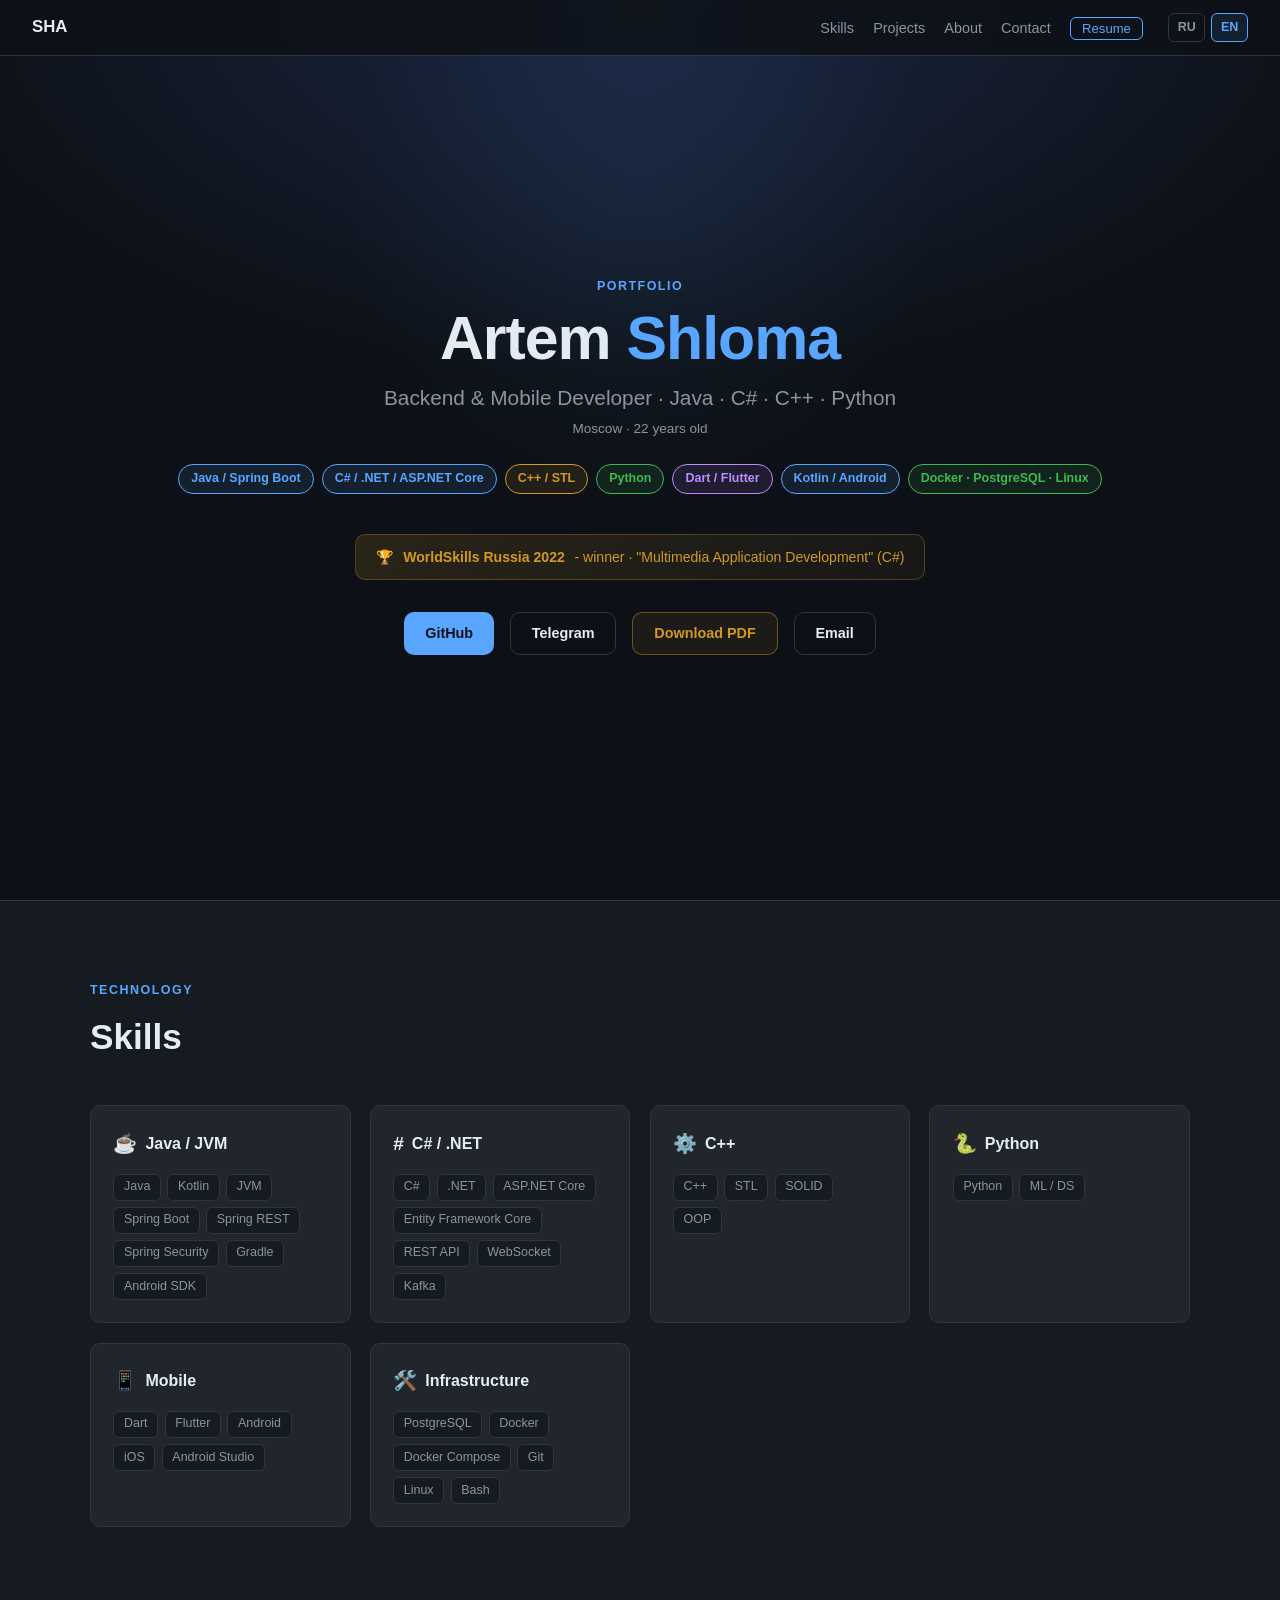
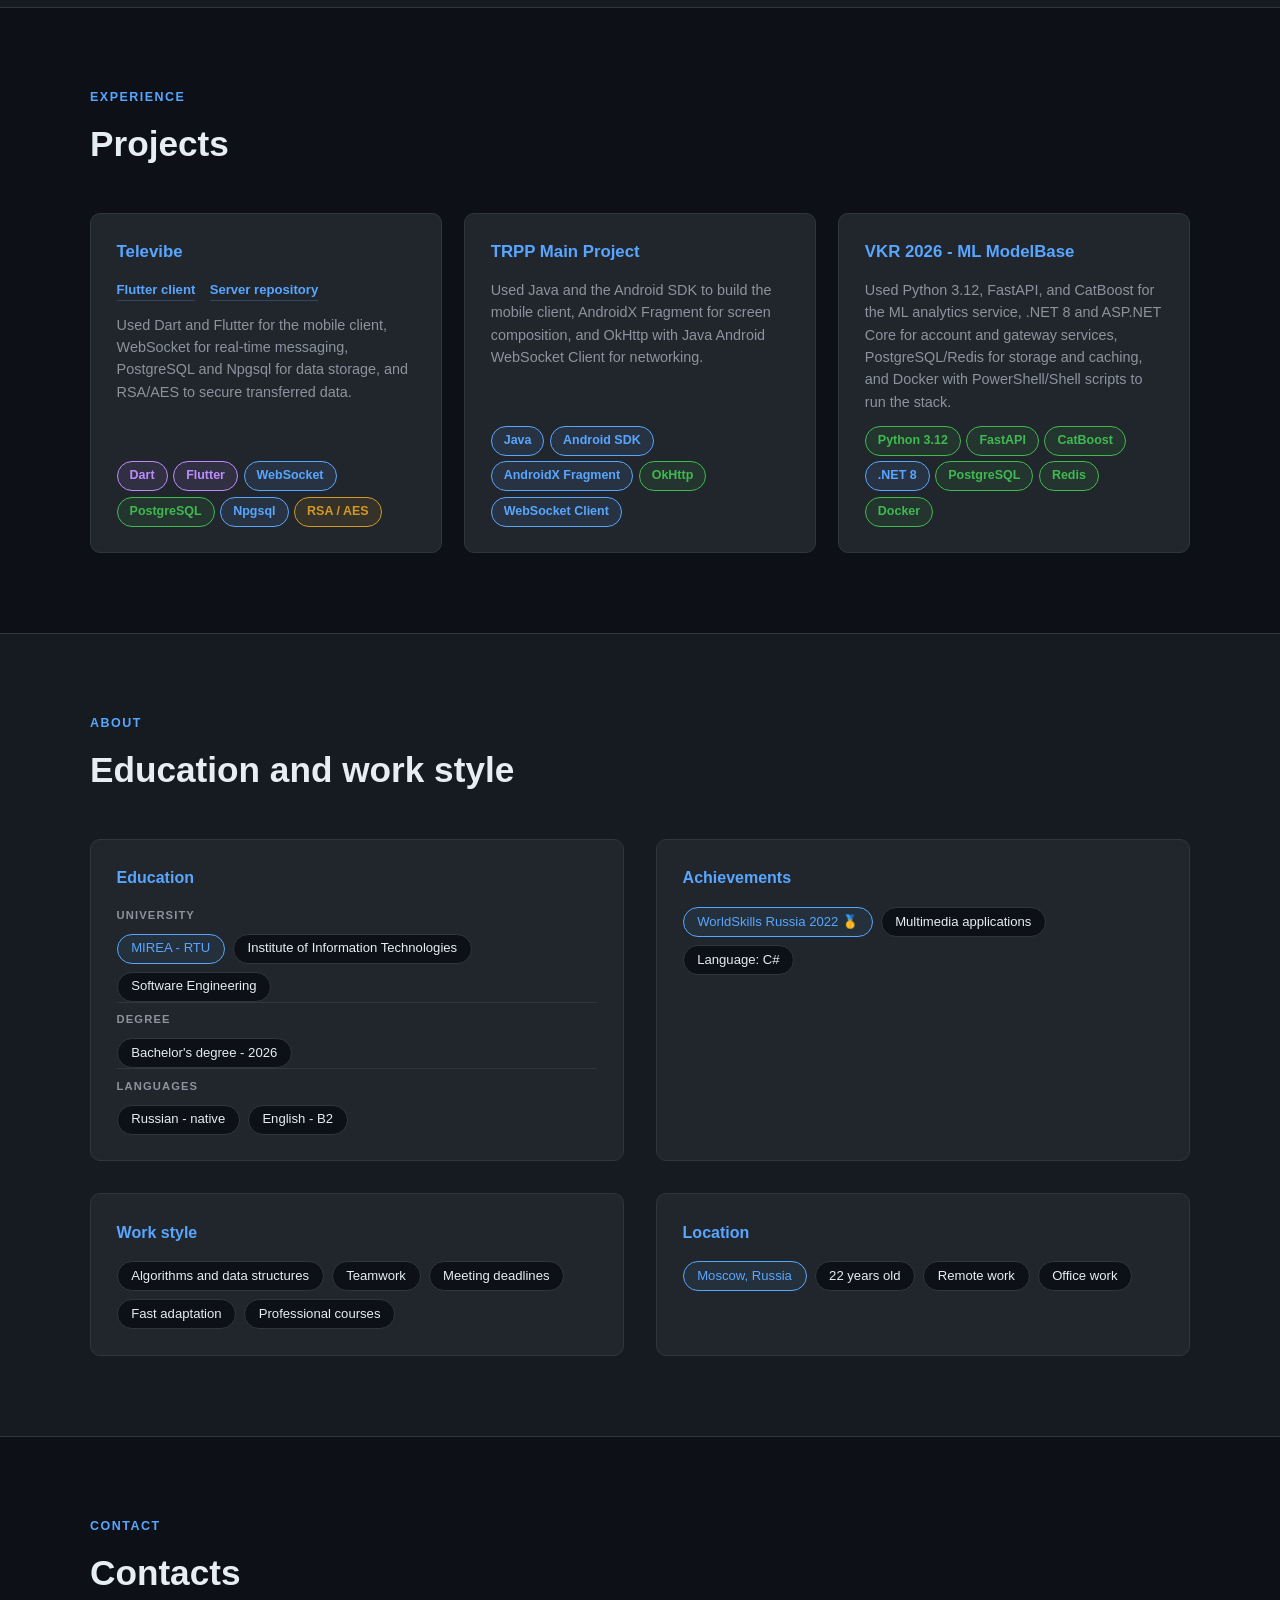
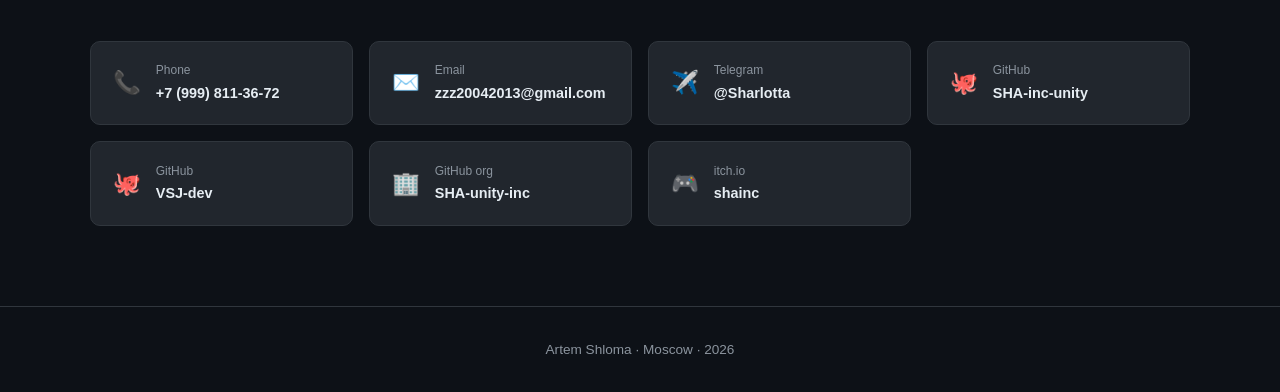
==== en/index.html @ 41f8590c "eng" ====
<!DOCTYPE html>
<html lang="en">
<head>
  <meta charset="UTF-8" />
  <meta name="viewport" content="width=device-width, initial-scale=1.0" />
  <title>Artem Shloma - Portfolio</title>
  <link rel="preconnect" href="https://ipapi.co" crossorigin />
  <style>
    *, *::before, *::after { box-sizing: border-box; margin: 0; padding: 0; }

    :root {
      --bg: #0d1117;
      --bg2: #161b22;
      --card: #21262d;
      --border: #30363d;
      --accent: #58a6ff;
      --green: #3fb950;
      --orange: #d29922;
      --purple: #bc8cff;
      --red: #f85149;
      --text: #e6edf3;
      --muted: #8b949e;
      --radius: 10px;
    }

    html { scroll-behavior: smooth; }

    body {
      background: var(--bg);
      color: var(--text);
      font-family: -apple-system, BlinkMacSystemFont, 'Segoe UI', Helvetica, Arial, sans-serif;
      font-size: 16px;
      line-height: 1.6;
    }

    nav {
      position: fixed;
      top: 0; left: 0; right: 0;
      z-index: 100;
      background: rgba(13, 17, 23, 0.85);
      backdrop-filter: blur(12px);
      border-bottom: 1px solid var(--border);
      display: flex;
      align-items: center;
      justify-content: space-between;
      padding: 0 2rem;
      height: 56px;
    }
    nav .logo { font-weight: 700; color: var(--text); font-size: 1.05rem; }
    nav ul { list-style: none; display: flex; gap: 1.2rem; align-items: center; }
    nav a { color: var(--muted); text-decoration: none; font-size: 0.9rem; transition: color .2s; }
    nav a:hover { color: var(--text); }
    .lang-switcher {
      display: inline-flex;
      align-items: center;
      gap: .35rem;
      padding-left: .35rem;
    }
    .lang-link {
      display: inline-flex;
      align-items: center;
      justify-content: center;
      min-width: 34px;
      padding: .2rem .55rem;
      border: 1px solid var(--border);
      border-radius: 6px;
      font-size: .78rem;
      font-weight: 700;
      color: var(--muted);
    }
    .lang-link.is-active {
      border-color: var(--accent);
      color: var(--accent);
      background: rgba(88,166,255,.1);
    }

    .hero {
      min-height: 100vh;
      display: flex;
      flex-direction: column;
      justify-content: center;
      align-items: center;
      text-align: center;
      padding: 6rem 2rem 4rem;
      background: radial-gradient(ellipse 80% 60% at 50% 0%, #1a2744 0%, var(--bg) 70%);
      position: relative;
      overflow: hidden;
    }
    .hero::before {
      content: '';
      position: absolute;
      width: 600px; height: 600px;
      background: radial-gradient(circle, rgba(88,166,255,.08) 0%, transparent 70%);
      top: -100px; left: 50%; transform: translateX(-50%);
      pointer-events: none;
    }
    .hero-name {
      font-size: clamp(2.2rem, 6vw, 3.8rem);
      font-weight: 800;
      letter-spacing: -1px;
      line-height: 1.1;
    }
    .hero-name span { color: var(--accent); }
    .hero-title {
      margin-top: .6rem;
      font-size: clamp(1rem, 2.5vw, 1.3rem);
      color: var(--muted);
      font-weight: 400;
    }
    .hero-badges {
      display: flex;
      flex-wrap: wrap;
      gap: .5rem;
      justify-content: center;
      margin-top: 1.5rem;
    }
    .badge {
      padding: .25rem .75rem;
      border-radius: 99px;
      font-size: .78rem;
      font-weight: 600;
      border: 1px solid;
    }
    .badge-blue  { color: var(--accent);  border-color: var(--accent);  background: rgba(88,166,255,.1); }
    .badge-green { color: var(--green);   border-color: var(--green);   background: rgba(63,185,80,.1); }
    .badge-orange{ color: var(--orange);  border-color: var(--orange);  background: rgba(210,153,34,.1); }
    .badge-purple{ color: var(--purple);  border-color: var(--purple);  background: rgba(188,140,255,.1); }
    .badge-red   { color: var(--red);     border-color: var(--red);     background: rgba(248,81,73,.1); }

    .hero-links {
      display: flex;
      gap: 1rem;
      flex-wrap: wrap;
      justify-content: center;
      margin-top: 2rem;
    }
    .btn {
      display: inline-flex;
      align-items: center;
      gap: .4rem;
      padding: .55rem 1.3rem;
      border-radius: var(--radius);
      font-size: .9rem;
      font-weight: 600;
      text-decoration: none;
      transition: all .2s;
      cursor: pointer;
    }
    .btn-primary {
      background: var(--accent);
      color: #0d1117;
    }
    .btn-primary:hover { background: #79b8ff; }
    .btn-outline {
      border: 1px solid var(--border);
      color: var(--text);
      background: transparent;
    }
    .btn-outline:hover { border-color: var(--muted); background: var(--card); }
    .btn-pdf {
      border-color: rgba(210,153,34,.45);
      color: var(--orange);
      background: rgba(210,153,34,.08);
    }
    .btn-pdf:hover {
      border-color: var(--orange);
      background: rgba(210,153,34,.14);
      color: #ffd166;
    }

    .achievement-banner {
      margin-top: 2.5rem;
      display: inline-flex;
      align-items: center;
      gap: .6rem;
      background: linear-gradient(135deg, rgba(210,153,34,.15), rgba(210,153,34,.05));
      border: 1px solid rgba(210,153,34,.3);
      border-radius: var(--radius);
      padding: .7rem 1.2rem;
      font-size: .88rem;
      color: var(--orange);
    }
    .achievement-banner span { font-weight: 700; }

    section { padding: 5rem 2rem; }
    .container { max-width: 1100px; margin: 0 auto; }
    .section-label {
      font-size: .78rem;
      font-weight: 700;
      letter-spacing: .12em;
      text-transform: uppercase;
      color: var(--accent);
      margin-bottom: .5rem;
    }
    h2 {
      font-size: clamp(1.6rem, 4vw, 2.2rem);
      font-weight: 800;
      margin-bottom: 2.5rem;
    }

    #skills { background: var(--bg2); }
    .skills-grid {
      display: grid;
      grid-template-columns: repeat(auto-fill, minmax(240px, 1fr));
      gap: 1.2rem;
    }
    .skill-card {
      background: var(--card);
      border: 1px solid var(--border);
      border-radius: var(--radius);
      padding: 1.4rem;
      transition: border-color .2s, transform .2s;
    }
    .skill-card:hover { border-color: var(--accent); transform: translateY(-2px); }
    .skill-card h3 {
      font-size: 1rem;
      font-weight: 700;
      margin-bottom: .9rem;
      display: flex;
      align-items: center;
      gap: .5rem;
    }
    .skill-icon { font-size: 1.2rem; }
    .skill-tags { display: flex; flex-wrap: wrap; gap: .4rem; }
    .tag {
      background: var(--bg2);
      border: 1px solid var(--border);
      border-radius: 6px;
      padding: .15rem .6rem;
      font-size: .78rem;
      color: var(--muted);
    }

    .projects-grid {
      display: grid;
      grid-template-columns: repeat(auto-fill, minmax(320px, 1fr));
      gap: 1.4rem;
    }
    .project-card {
      background: var(--card);
      border: 1px solid var(--border);
      border-radius: var(--radius);
      padding: 1.6rem;
      display: flex;
      flex-direction: column;
      gap: .8rem;
      transition: border-color .2s, transform .2s;
    }
    .project-card:hover { border-color: var(--accent); transform: translateY(-3px); }
    .project-header { display: flex; align-items: flex-start; justify-content: space-between; gap: 1rem; }
    .project-name {
      font-size: 1.05rem;
      font-weight: 700;
      color: var(--accent);
      text-decoration: none;
    }
    .project-name:hover { text-decoration: underline; }
    .project-links {
      display: flex;
      flex-wrap: wrap;
      gap: .45rem .9rem;
    }
    .project-links a {
      color: var(--accent);
      text-decoration: none;
      font-size: .82rem;
      font-weight: 600;
      border-bottom: 1px solid rgba(88,166,255,.25);
    }
    .project-links a:hover { text-decoration: underline; }
    .project-desc { font-size: .9rem; color: var(--muted); line-height: 1.55; }
    .project-stack { display: flex; flex-wrap: wrap; gap: .35rem; margin-top: auto; }

    #about { background: var(--bg2); }
    .about-grid {
      display: grid;
      grid-template-columns: 1fr 1fr;
      gap: 2rem;
    }
    @media (max-width: 700px) { .about-grid { grid-template-columns: 1fr; } }
    .about-card {
      background: var(--card);
      border: 1px solid var(--border);
      border-radius: var(--radius);
      padding: 1.6rem;
    }
    .about-card h3 { font-size: 1rem; font-weight: 700; margin-bottom: 1rem; color: var(--accent); }
    .chips { display: flex; flex-wrap: wrap; gap: .5rem; }
    .chip {
      display: inline-block;
      padding: .3rem .85rem;
      border-radius: 99px;
      background: var(--bg);
      border: 1px solid var(--border);
      font-size: .82rem;
      color: var(--text);
      line-height: 1.4;
    }
    .chip-accent { border-color: var(--accent); color: var(--accent); background: rgba(88,166,255,.08); }
    .chip-group {
      display: flex;
      flex-direction: column;
      gap: .55rem;
    }
    .chip-group + .chip-group {
      padding-top: .55rem;
      border-top: 1px solid var(--border);
    }
    .chip-group-label {
      font-size: .7rem;
      font-weight: 700;
      letter-spacing: .1em;
      text-transform: uppercase;
      color: var(--muted);
    }

    .contact-grid {
      display: grid;
      grid-template-columns: repeat(auto-fill, minmax(220px, 1fr));
      gap: 1rem;
    }
    .contact-card {
      background: var(--card);
      border: 1px solid var(--border);
      border-radius: var(--radius);
      padding: 1.2rem 1.4rem;
      display: flex;
      align-items: center;
      gap: .9rem;
      text-decoration: none;
      color: var(--text);
      transition: border-color .2s, transform .2s;
    }
    .contact-card:hover { border-color: var(--accent); transform: translateY(-2px); }
    .contact-icon { font-size: 1.4rem; }
    .contact-label { font-size: .75rem; color: var(--muted); margin-bottom: .1rem; }
    .contact-value { font-size: .9rem; font-weight: 600; }

    footer {
      border-top: 1px solid var(--border);
      text-align: center;
      padding: 2rem;
      color: var(--muted);
      font-size: .85rem;
    }

    .divider {
      height: 1px;
      background: var(--border);
      margin: 0;
    }

    ::-webkit-scrollbar { width: 6px; }
    ::-webkit-scrollbar-track { background: var(--bg); }
    ::-webkit-scrollbar-thumb { background: var(--border); border-radius: 3px; }
    ::-webkit-scrollbar-thumb:hover { background: var(--muted); }

    @media (max-width: 720px) {
      nav {
        padding: .75rem 1rem;
        height: auto;
        align-items: flex-start;
      }
      nav ul {
        flex-wrap: wrap;
        justify-content: flex-end;
        gap: .65rem;
      }
      .hero-links { flex-direction: column; align-items: center; }
    }
  </style>
</head>
<body>

<nav>
  <div class="logo">SHA</div>
  <ul>
    <li><a href="#skills">Skills</a></li>
    <li><a href="#projects">Projects</a></li>
    <li><a href="#about">About</a></li>
    <li><a href="#contact">Contact</a></li>
    <li><a href="/en/resume/" style="color:var(--accent);border:1px solid var(--accent);padding:.2rem .7rem;border-radius:6px;font-size:.82rem;">Resume</a></li>
    <li class="lang-switcher">
      <a href="/" class="lang-link" data-lang-switch="ru">RU</a>
      <a href="/en/" class="lang-link" data-lang-switch="en">EN</a>
    </li>
  </ul>
</nav>

<section class="hero">
  <p class="section-label">Portfolio</p>
  <h1 class="hero-name">Artem <span>Shloma</span></h1>
  <p class="hero-title">Backend &amp; Mobile Developer · Java · C# · C++ · Python</p>
  <p class="hero-title" style="font-size:.85rem;margin-top:.2rem;color:var(--muted)">Moscow · <span id="hero-age"></span></p>

  <div class="hero-badges">
    <span class="badge badge-blue">Java / Spring Boot</span>
    <span class="badge badge-blue">C# / .NET / ASP.NET Core</span>
    <span class="badge badge-orange">C++ / STL</span>
    <span class="badge badge-green">Python</span>
    <span class="badge badge-purple">Dart / Flutter</span>
    <span class="badge badge-blue">Kotlin / Android</span>
    <span class="badge badge-green">Docker · PostgreSQL · Linux</span>
  </div>

  <div class="achievement-banner">
    🏆 <span>WorldSkills Russia 2022</span> - winner · "Multimedia Application Development" (C#)
  </div>

  <div class="hero-links">
    <a href="https://github.com/SHA-inc-unity" class="btn btn-primary" target="_blank" rel="noopener">GitHub</a>
    <a href="https://t.me/Sharlotta" class="btn btn-outline" target="_blank" rel="noopener">Telegram</a>
    <a href="/en/resume/?download=1" class="btn btn-outline btn-pdf" target="_blank" rel="noopener">Download PDF</a>
    <a href="mailto:zzz20042013@gmail.com" class="btn btn-outline">Email</a>
  </div>
</section>

<div class="divider"></div>

<section id="skills">
  <div class="container">
    <p class="section-label">Technology</p>
    <h2>Skills</h2>
    <div class="skills-grid">
      <div class="skill-card">
        <h3><span class="skill-icon">☕</span> Java / JVM</h3>
        <div class="skill-tags">
          <span class="tag">Java</span>
          <span class="tag">Kotlin</span>
          <span class="tag">JVM</span>
          <span class="tag">Spring Boot</span>
          <span class="tag">Spring REST</span>
          <span class="tag">Spring Security</span>
          <span class="tag">Gradle</span>
          <span class="tag">Android SDK</span>
        </div>
      </div>

      <div class="skill-card">
        <h3><span class="skill-icon">#</span> C# / .NET</h3>
        <div class="skill-tags">
          <span class="tag">C#</span>
          <span class="tag">.NET</span>
          <span class="tag">ASP.NET Core</span>
          <span class="tag">Entity Framework Core</span>
          <span class="tag">REST API</span>
          <span class="tag">WebSocket</span>
          <span class="tag">Kafka</span>
        </div>
      </div>

      <div class="skill-card">
        <h3><span class="skill-icon">⚙️</span> C++</h3>
        <div class="skill-tags">
          <span class="tag">C++</span>
          <span class="tag">STL</span>
          <span class="tag">SOLID</span>
          <span class="tag">OOP</span>
        </div>
      </div>

      <div class="skill-card">
        <h3><span class="skill-icon">🐍</span> Python</h3>
        <div class="skill-tags">
          <span class="tag">Python</span>
          <span class="tag">ML / DS</span>
        </div>
      </div>

      <div class="skill-card">
        <h3><span class="skill-icon">📱</span> Mobile</h3>
        <div class="skill-tags">
          <span class="tag">Dart</span>
          <span class="tag">Flutter</span>
          <span class="tag">Android</span>
          <span class="tag">iOS</span>
          <span class="tag">Android Studio</span>
        </div>
      </div>

      <div class="skill-card">
        <h3><span class="skill-icon">🛠️</span> Infrastructure</h3>
        <div class="skill-tags">
          <span class="tag">PostgreSQL</span>
          <span class="tag">Docker</span>
          <span class="tag">Docker Compose</span>
          <span class="tag">Git</span>
          <span class="tag">Linux</span>
          <span class="tag">Bash</span>
        </div>
      </div>
    </div>
  </div>
</section>

<div class="divider"></div>

<section id="projects">
  <div class="container">
    <p class="section-label">Experience</p>
    <h2>Projects</h2>
    <div class="projects-grid">
      <div class="project-card">
        <div class="project-header">
          <span class="project-name">Televibe</span>
        </div>
        <div class="project-links">
          <a href="https://github.com/FuhFuhOrg/Televibe/tree/main/Flutter/tele_vibe" target="_blank" rel="noopener">Flutter client</a>
          <a href="https://github.com/FuhFuhOrg/Televibe_server" target="_blank" rel="noopener">Server repository</a>
        </div>
        <p class="project-desc">
          Used Dart and Flutter for the mobile client, WebSocket for real-time messaging,
          PostgreSQL and Npgsql for data storage, and RSA/AES to secure transferred data.
        </p>
        <div class="project-stack">
          <span class="badge badge-purple">Dart</span>
          <span class="badge badge-purple">Flutter</span>
          <span class="badge badge-blue">WebSocket</span>
          <span class="badge badge-green">PostgreSQL</span>
          <span class="badge badge-blue">Npgsql</span>
          <span class="badge badge-orange">RSA / AES</span>
        </div>
      </div>

      <div class="project-card">
        <div class="project-header">
          <a href="https://github.com/SHA-unity-inc/TRPP_Main_Project" class="project-name" target="_blank" rel="noopener">TRPP Main Project</a>
        </div>
        <p class="project-desc">
          Used Java and the Android SDK to build the mobile client, AndroidX Fragment for screen composition,
          and OkHttp with Java Android WebSocket Client for networking.
        </p>
        <div class="project-stack">
          <span class="badge badge-blue">Java</span>
          <span class="badge badge-blue">Android SDK</span>
          <span class="badge badge-blue">AndroidX Fragment</span>
          <span class="badge badge-green">OkHttp</span>
          <span class="badge badge-blue">WebSocket Client</span>
        </div>
      </div>

      <div class="project-card">
        <div class="project-header">
          <a href="https://github.com/SHA-inc-unity/VKR_2026_ModelBase" class="project-name" target="_blank" rel="noopener">VKR 2026 - ML ModelBase</a>
        </div>
        <p class="project-desc">
          Used Python 3.12, FastAPI, and CatBoost for the ML analytics service, .NET 8 and ASP.NET Core
          for account and gateway services, PostgreSQL/Redis for storage and caching, and Docker with PowerShell/Shell scripts to run the stack.
        </p>
        <div class="project-stack">
          <span class="badge badge-green">Python 3.12</span>
          <span class="badge badge-green">FastAPI</span>
          <span class="badge badge-green">CatBoost</span>
          <span class="badge badge-blue">.NET 8</span>
          <span class="badge badge-green">PostgreSQL</span>
          <span class="badge badge-green">Redis</span>
          <span class="badge badge-green">Docker</span>
        </div>
      </div>
    </div>
  </div>
</section>

<div class="divider"></div>

<section id="about">
  <div class="container">
    <p class="section-label">About</p>
    <h2>Education and work style</h2>
    <div class="about-grid">
      <div class="about-card">
        <h3>Education</h3>
        <div class="chip-group">
          <span class="chip-group-label">University</span>
          <div class="chips">
            <span class="chip chip-accent">MIREA - RTU</span>
            <span class="chip">Institute of Information Technologies</span>
            <span class="chip">Software Engineering</span>
          </div>
        </div>
        <div class="chip-group">
          <span class="chip-group-label">Degree</span>
          <div class="chips">
            <span class="chip">Bachelor's degree - 2026</span>
          </div>
        </div>
        <div class="chip-group">
          <span class="chip-group-label">Languages</span>
          <div class="chips">
            <span class="chip">Russian - native</span>
            <span class="chip">English - B2</span>
          </div>
        </div>
      </div>

      <div class="about-card">
        <h3>Achievements</h3>
        <div class="chips">
          <span class="chip chip-accent">WorldSkills Russia 2022 🥇</span>
          <span class="chip">Multimedia applications</span>
          <span class="chip">Language: C#</span>
        </div>
      </div>

      <div class="about-card">
        <h3>Work style</h3>
        <div class="chips">
          <span class="chip">Algorithms and data structures</span>
          <span class="chip">Teamwork</span>
          <span class="chip">Meeting deadlines</span>
          <span class="chip">Fast adaptation</span>
          <span class="chip">Professional courses</span>
        </div>
      </div>

      <div class="about-card">
        <h3>Location</h3>
        <div class="chips">
          <span class="chip chip-accent">Moscow, Russia</span>
          <span class="chip" id="age-chip"></span>
          <span class="chip">Remote work</span>
          <span class="chip">Office work</span>
        </div>
      </div>
    </div>
  </div>
</section>

<div class="divider"></div>

<section id="contact">
  <div class="container">
    <p class="section-label">Contact</p>
    <h2>Contacts</h2>
    <div class="contact-grid">
      <a href="tel:+79998113672" class="contact-card">
        <span class="contact-icon">📞</span>
        <div>
          <div class="contact-label">Phone</div>
          <div class="contact-value">+7 (999) 811-36-72</div>
        </div>
      </a>

      <a href="mailto:zzz20042013@gmail.com" class="contact-card">
        <span class="contact-icon">✉️</span>
        <div>
          <div class="contact-label">Email</div>
          <div class="contact-value">zzz20042013@gmail.com</div>
        </div>
      </a>

      <a href="https://t.me/Sharlotta" class="contact-card" target="_blank" rel="noopener">
        <span class="contact-icon">✈️</span>
        <div>
          <div class="contact-label">Telegram</div>
          <div class="contact-value">@Sharlotta</div>
        </div>
      </a>

      <a href="https://github.com/SHA-inc-unity" class="contact-card" target="_blank" rel="noopener">
        <span class="contact-icon">🐙</span>
        <div>
          <div class="contact-label">GitHub</div>
          <div class="contact-value">SHA-inc-unity</div>
        </div>
      </a>

      <a href="https://github.com/VSJ-dev" class="contact-card" target="_blank" rel="noopener">
        <span class="contact-icon">🐙</span>
        <div>
          <div class="contact-label">GitHub</div>
          <div class="contact-value">VSJ-dev</div>
        </div>
      </a>

      <a href="https://github.com/SHA-unity-inc" class="contact-card" target="_blank" rel="noopener">
        <span class="contact-icon">🏢</span>
        <div>
          <div class="contact-label">GitHub org</div>
          <div class="contact-value">SHA-unity-inc</div>
        </div>
      </a>

      <a href="https://itch.io/profile/shainc" class="contact-card" target="_blank" rel="noopener">
        <span class="contact-icon">🎮</span>
        <div>
          <div class="contact-label">itch.io</div>
          <div class="contact-value">shainc</div>
        </div>
      </a>
    </div>
  </div>
</section>

<footer>
  <p>Artem Shloma · Moscow · 2026</p>
</footer>

<script src="/assets/locale.js"></script>
<script>
  (function() {
    SiteLocale.initPage({
      currentLanguage: 'en',
      targets: {
        ru: '/',
        en: '/en/'
      }
    });

    var birth = new Date(2004, 8, 8);
    var now = new Date();
    var age = now.getFullYear() - birth.getFullYear();
    var monthDelta = now.getMonth() - birth.getMonth();

    if (monthDelta < 0 || (monthDelta === 0 && now.getDate() < birth.getDate())) {
      age--;
    }

    var ageText = age + ' years old';
    var chip = document.getElementById('age-chip');
    var heroAge = document.getElementById('hero-age');

    if (chip) {
      chip.textContent = ageText;
    }
    if (heroAge) {
      heroAge.textContent = ageText;
    }
  })();
</script>
</body>
</html>
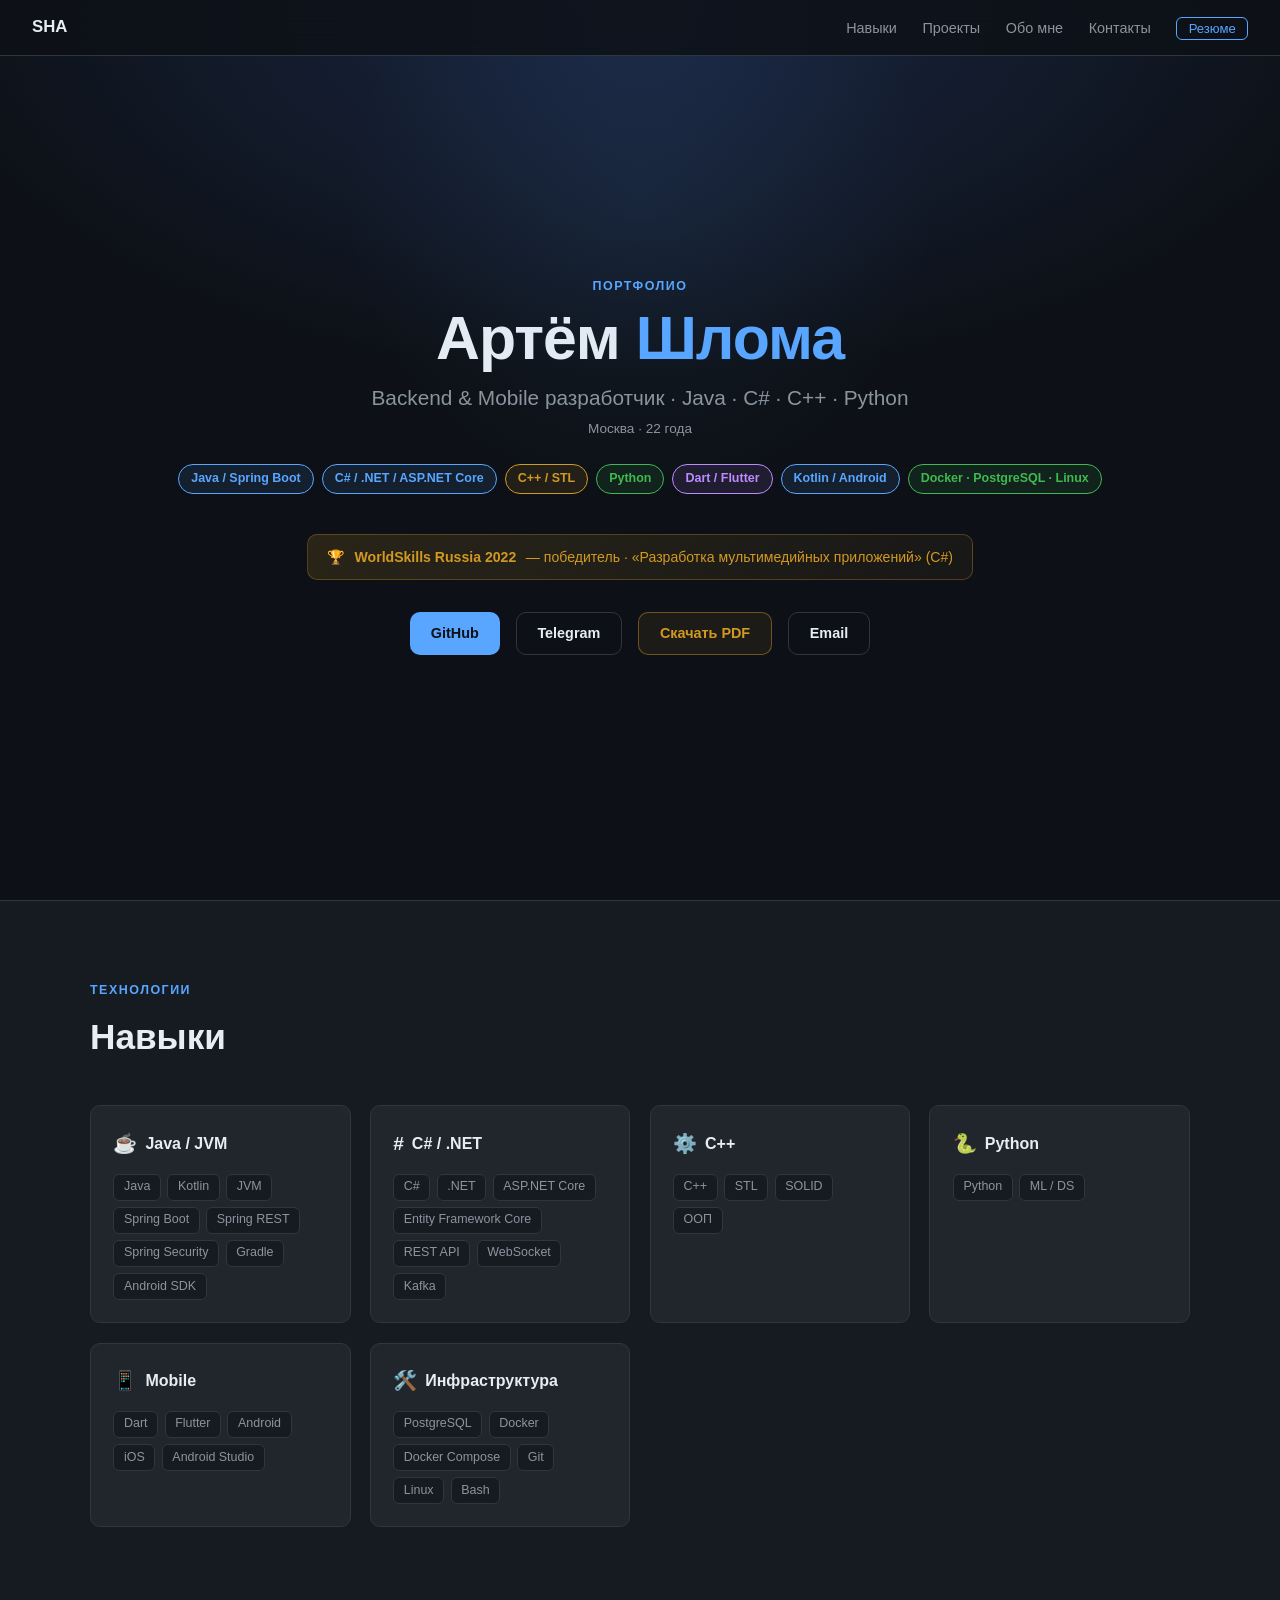
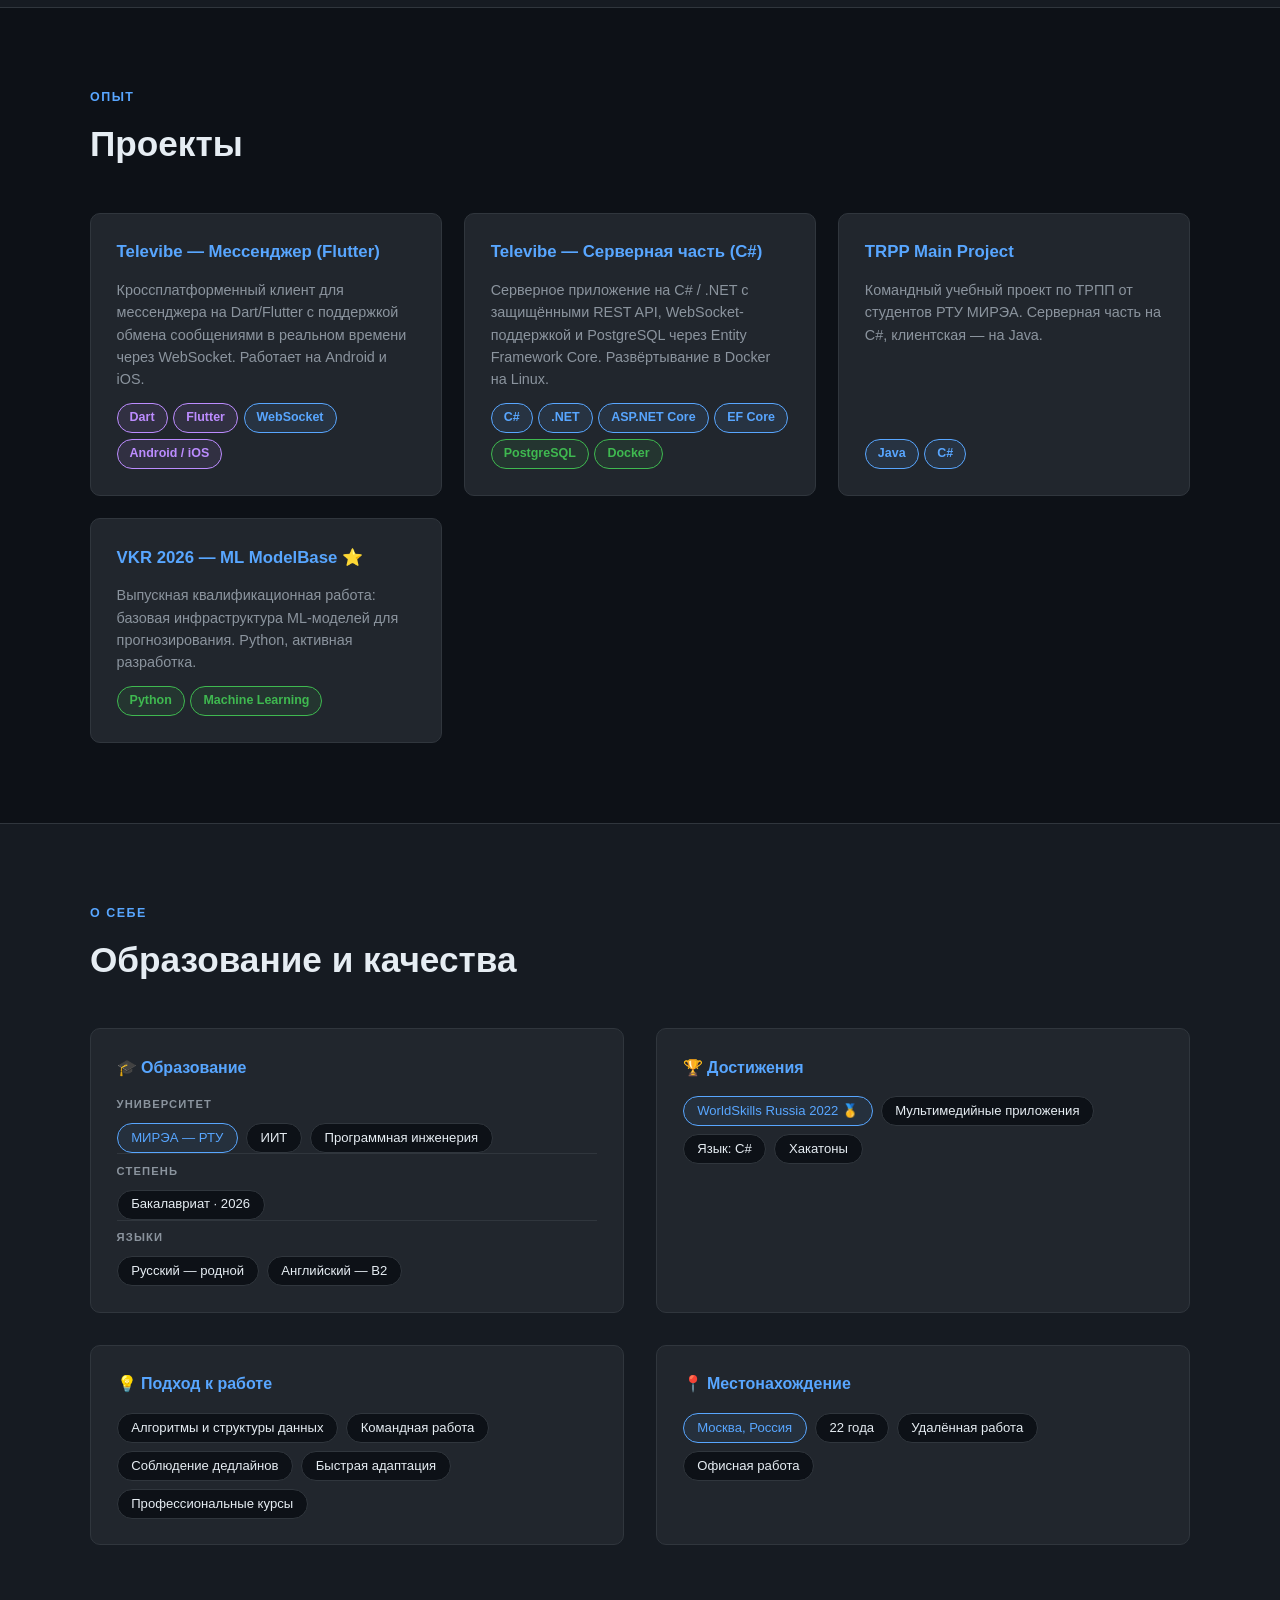
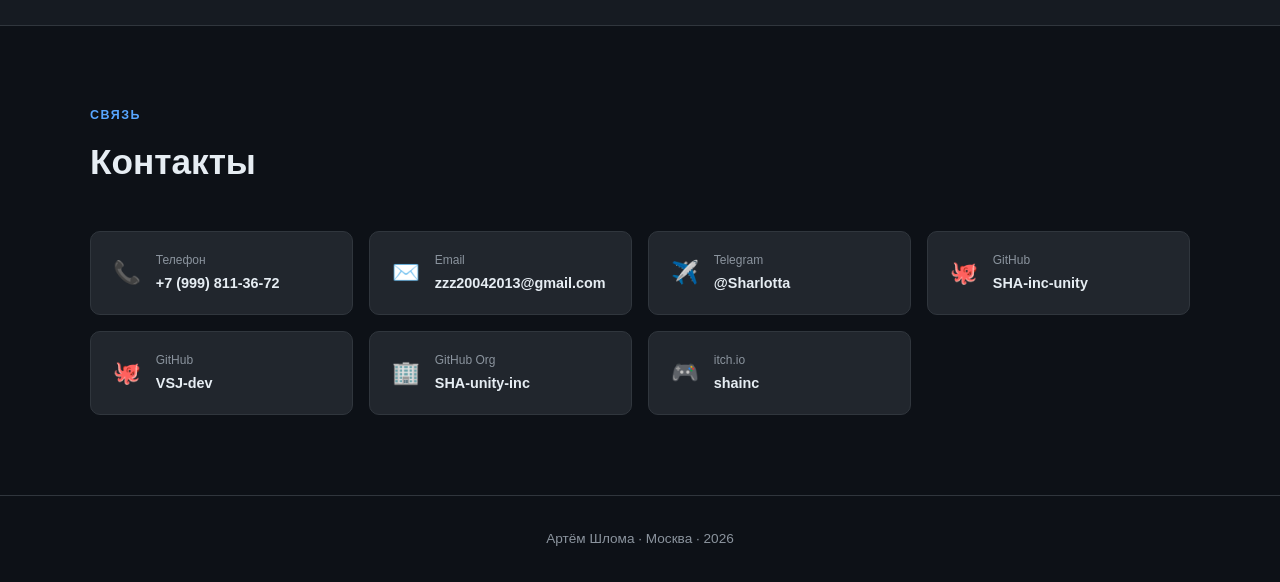
==== commit 13ecdaab: "fix lang" ====
--- a/en/index.html
+++ b/en/index.html
@@ -3,730 +3,27 @@
 <head>
   <meta charset="UTF-8" />
   <meta name="viewport" content="width=device-width, initial-scale=1.0" />
-  <title>Artem Shloma - Portfolio</title>
-  <link rel="preconnect" href="https://ipapi.co" crossorigin />
+  <title>Redirecting to English Portfolio</title>
+  <meta name="robots" content="noindex" />
+  <script>
+    (function() {
+      var target = '/' + window.location.search + window.location.hash;
+      try {
+        window.localStorage.setItem('shainc-site-language', 'en');
+      } catch (error) {}
+      window.location.replace(target);
+    })();
+  </script>
   <style>
-    *, *::before, *::after { box-sizing: border-box; margin: 0; padding: 0; }
-
-    :root {
-      --bg: #0d1117;
-      --bg2: #161b22;
-      --card: #21262d;
-      --border: #30363d;
-      --accent: #58a6ff;
-      --green: #3fb950;
-      --orange: #d29922;
-      --purple: #bc8cff;
-      --red: #f85149;
-      --text: #e6edf3;
-      --muted: #8b949e;
-      --radius: 10px;
-    }
-
-    html { scroll-behavior: smooth; }
-
     body {
-      background: var(--bg);
-      color: var(--text);
       font-family: -apple-system, BlinkMacSystemFont, 'Segoe UI', Helvetica, Arial, sans-serif;
-      font-size: 16px;
-      line-height: 1.6;
-    }
-
-    nav {
-      position: fixed;
-      top: 0; left: 0; right: 0;
-      z-index: 100;
-      background: rgba(13, 17, 23, 0.85);
-      backdrop-filter: blur(12px);
-      border-bottom: 1px solid var(--border);
-      display: flex;
-      align-items: center;
-      justify-content: space-between;
-      padding: 0 2rem;
-      height: 56px;
-    }
-    nav .logo { font-weight: 700; color: var(--text); font-size: 1.05rem; }
-    nav ul { list-style: none; display: flex; gap: 1.2rem; align-items: center; }
-    nav a { color: var(--muted); text-decoration: none; font-size: 0.9rem; transition: color .2s; }
-    nav a:hover { color: var(--text); }
-    .lang-switcher {
-      display: inline-flex;
-      align-items: center;
-      gap: .35rem;
-      padding-left: .35rem;
-    }
-    .lang-link {
-      display: inline-flex;
-      align-items: center;
-      justify-content: center;
-      min-width: 34px;
-      padding: .2rem .55rem;
-      border: 1px solid var(--border);
-      border-radius: 6px;
-      font-size: .78rem;
-      font-weight: 700;
-      color: var(--muted);
-    }
-    .lang-link.is-active {
-      border-color: var(--accent);
-      color: var(--accent);
-      background: rgba(88,166,255,.1);
-    }
-
-    .hero {
-      min-height: 100vh;
-      display: flex;
-      flex-direction: column;
-      justify-content: center;
-      align-items: center;
-      text-align: center;
-      padding: 6rem 2rem 4rem;
-      background: radial-gradient(ellipse 80% 60% at 50% 0%, #1a2744 0%, var(--bg) 70%);
-      position: relative;
-      overflow: hidden;
-    }
-    .hero::before {
-      content: '';
-      position: absolute;
-      width: 600px; height: 600px;
-      background: radial-gradient(circle, rgba(88,166,255,.08) 0%, transparent 70%);
-      top: -100px; left: 50%; transform: translateX(-50%);
-      pointer-events: none;
-    }
-    .hero-name {
-      font-size: clamp(2.2rem, 6vw, 3.8rem);
-      font-weight: 800;
-      letter-spacing: -1px;
-      line-height: 1.1;
-    }
-    .hero-name span { color: var(--accent); }
-    .hero-title {
-      margin-top: .6rem;
-      font-size: clamp(1rem, 2.5vw, 1.3rem);
-      color: var(--muted);
-      font-weight: 400;
-    }
-    .hero-badges {
-      display: flex;
-      flex-wrap: wrap;
-      gap: .5rem;
-      justify-content: center;
-      margin-top: 1.5rem;
-    }
-    .badge {
-      padding: .25rem .75rem;
-      border-radius: 99px;
-      font-size: .78rem;
-      font-weight: 600;
-      border: 1px solid;
-    }
-    .badge-blue  { color: var(--accent);  border-color: var(--accent);  background: rgba(88,166,255,.1); }
-    .badge-green { color: var(--green);   border-color: var(--green);   background: rgba(63,185,80,.1); }
-    .badge-orange{ color: var(--orange);  border-color: var(--orange);  background: rgba(210,153,34,.1); }
-    .badge-purple{ color: var(--purple);  border-color: var(--purple);  background: rgba(188,140,255,.1); }
-    .badge-red   { color: var(--red);     border-color: var(--red);     background: rgba(248,81,73,.1); }
-
-    .hero-links {
-      display: flex;
-      gap: 1rem;
-      flex-wrap: wrap;
-      justify-content: center;
-      margin-top: 2rem;
-    }
-    .btn {
-      display: inline-flex;
-      align-items: center;
-      gap: .4rem;
-      padding: .55rem 1.3rem;
-      border-radius: var(--radius);
-      font-size: .9rem;
-      font-weight: 600;
-      text-decoration: none;
-      transition: all .2s;
-      cursor: pointer;
-    }
-    .btn-primary {
-      background: var(--accent);
-      color: #0d1117;
-    }
-    .btn-primary:hover { background: #79b8ff; }
-    .btn-outline {
-      border: 1px solid var(--border);
-      color: var(--text);
-      background: transparent;
-    }
-    .btn-outline:hover { border-color: var(--muted); background: var(--card); }
-    .btn-pdf {
-      border-color: rgba(210,153,34,.45);
-      color: var(--orange);
-      background: rgba(210,153,34,.08);
-    }
-    .btn-pdf:hover {
-      border-color: var(--orange);
-      background: rgba(210,153,34,.14);
-      color: #ffd166;
-    }
-
-    .achievement-banner {
-      margin-top: 2.5rem;
-      display: inline-flex;
-      align-items: center;
-      gap: .6rem;
-      background: linear-gradient(135deg, rgba(210,153,34,.15), rgba(210,153,34,.05));
-      border: 1px solid rgba(210,153,34,.3);
-      border-radius: var(--radius);
-      padding: .7rem 1.2rem;
-      font-size: .88rem;
-      color: var(--orange);
-    }
-    .achievement-banner span { font-weight: 700; }
-
-    section { padding: 5rem 2rem; }
-    .container { max-width: 1100px; margin: 0 auto; }
-    .section-label {
-      font-size: .78rem;
-      font-weight: 700;
-      letter-spacing: .12em;
-      text-transform: uppercase;
-      color: var(--accent);
-      margin-bottom: .5rem;
-    }
-    h2 {
-      font-size: clamp(1.6rem, 4vw, 2.2rem);
-      font-weight: 800;
-      margin-bottom: 2.5rem;
-    }
-
-    #skills { background: var(--bg2); }
-    .skills-grid {
-      display: grid;
-      grid-template-columns: repeat(auto-fill, minmax(240px, 1fr));
-      gap: 1.2rem;
-    }
-    .skill-card {
-      background: var(--card);
-      border: 1px solid var(--border);
-      border-radius: var(--radius);
-      padding: 1.4rem;
-      transition: border-color .2s, transform .2s;
-    }
-    .skill-card:hover { border-color: var(--accent); transform: translateY(-2px); }
-    .skill-card h3 {
-      font-size: 1rem;
-      font-weight: 700;
-      margin-bottom: .9rem;
-      display: flex;
-      align-items: center;
-      gap: .5rem;
-    }
-    .skill-icon { font-size: 1.2rem; }
-    .skill-tags { display: flex; flex-wrap: wrap; gap: .4rem; }
-    .tag {
-      background: var(--bg2);
-      border: 1px solid var(--border);
-      border-radius: 6px;
-      padding: .15rem .6rem;
-      font-size: .78rem;
-      color: var(--muted);
-    }
-
-    .projects-grid {
-      display: grid;
-      grid-template-columns: repeat(auto-fill, minmax(320px, 1fr));
-      gap: 1.4rem;
-    }
-    .project-card {
-      background: var(--card);
-      border: 1px solid var(--border);
-      border-radius: var(--radius);
-      padding: 1.6rem;
-      display: flex;
-      flex-direction: column;
-      gap: .8rem;
-      transition: border-color .2s, transform .2s;
-    }
-    .project-card:hover { border-color: var(--accent); transform: translateY(-3px); }
-    .project-header { display: flex; align-items: flex-start; justify-content: space-between; gap: 1rem; }
-    .project-name {
-      font-size: 1.05rem;
-      font-weight: 700;
-      color: var(--accent);
-      text-decoration: none;
-    }
-    .project-name:hover { text-decoration: underline; }
-    .project-links {
-      display: flex;
-      flex-wrap: wrap;
-      gap: .45rem .9rem;
-    }
-    .project-links a {
-      color: var(--accent);
-      text-decoration: none;
-      font-size: .82rem;
-      font-weight: 600;
-      border-bottom: 1px solid rgba(88,166,255,.25);
-    }
-    .project-links a:hover { text-decoration: underline; }
-    .project-desc { font-size: .9rem; color: var(--muted); line-height: 1.55; }
-    .project-stack { display: flex; flex-wrap: wrap; gap: .35rem; margin-top: auto; }
-
-    #about { background: var(--bg2); }
-    .about-grid {
-      display: grid;
-      grid-template-columns: 1fr 1fr;
-      gap: 2rem;
-    }
-    @media (max-width: 700px) { .about-grid { grid-template-columns: 1fr; } }
-    .about-card {
-      background: var(--card);
-      border: 1px solid var(--border);
-      border-radius: var(--radius);
-      padding: 1.6rem;
-    }
-    .about-card h3 { font-size: 1rem; font-weight: 700; margin-bottom: 1rem; color: var(--accent); }
-    .chips { display: flex; flex-wrap: wrap; gap: .5rem; }
-    .chip {
-      display: inline-block;
-      padding: .3rem .85rem;
-      border-radius: 99px;
-      background: var(--bg);
-      border: 1px solid var(--border);
-      font-size: .82rem;
-      color: var(--text);
-      line-height: 1.4;
-    }
-    .chip-accent { border-color: var(--accent); color: var(--accent); background: rgba(88,166,255,.08); }
-    .chip-group {
-      display: flex;
-      flex-direction: column;
-      gap: .55rem;
-    }
-    .chip-group + .chip-group {
-      padding-top: .55rem;
-      border-top: 1px solid var(--border);
-    }
-    .chip-group-label {
-      font-size: .7rem;
-      font-weight: 700;
-      letter-spacing: .1em;
-      text-transform: uppercase;
-      color: var(--muted);
-    }
-
-    .contact-grid {
-      display: grid;
-      grid-template-columns: repeat(auto-fill, minmax(220px, 1fr));
-      gap: 1rem;
-    }
-    .contact-card {
-      background: var(--card);
-      border: 1px solid var(--border);
-      border-radius: var(--radius);
-      padding: 1.2rem 1.4rem;
-      display: flex;
-      align-items: center;
-      gap: .9rem;
-      text-decoration: none;
-      color: var(--text);
-      transition: border-color .2s, transform .2s;
-    }
-    .contact-card:hover { border-color: var(--accent); transform: translateY(-2px); }
-    .contact-icon { font-size: 1.4rem; }
-    .contact-label { font-size: .75rem; color: var(--muted); margin-bottom: .1rem; }
-    .contact-value { font-size: .9rem; font-weight: 600; }
-
-    footer {
-      border-top: 1px solid var(--border);
-      text-align: center;
       padding: 2rem;
-      color: var(--muted);
-      font-size: .85rem;
-    }
-
-    .divider {
-      height: 1px;
-      background: var(--border);
-      margin: 0;
-    }
-
-    ::-webkit-scrollbar { width: 6px; }
-    ::-webkit-scrollbar-track { background: var(--bg); }
-    ::-webkit-scrollbar-thumb { background: var(--border); border-radius: 3px; }
-    ::-webkit-scrollbar-thumb:hover { background: var(--muted); }
-
-    @media (max-width: 720px) {
-      nav {
-        padding: .75rem 1rem;
-        height: auto;
-        align-items: flex-start;
-      }
-      nav ul {
-        flex-wrap: wrap;
-        justify-content: flex-end;
-        gap: .65rem;
-      }
-      .hero-links { flex-direction: column; align-items: center; }
+      line-height: 1.5;
+      color: #222;
     }
   </style>
 </head>
 <body>
-
-<nav>
-  <div class="logo">SHA</div>
-  <ul>
-    <li><a href="#skills">Skills</a></li>
-    <li><a href="#projects">Projects</a></li>
-    <li><a href="#about">About</a></li>
-    <li><a href="#contact">Contact</a></li>
-    <li><a href="/en/resume/" style="color:var(--accent);border:1px solid var(--accent);padding:.2rem .7rem;border-radius:6px;font-size:.82rem;">Resume</a></li>
-    <li class="lang-switcher">
-      <a href="/" class="lang-link" data-lang-switch="ru">RU</a>
-      <a href="/en/" class="lang-link" data-lang-switch="en">EN</a>
-    </li>
-  </ul>
-</nav>
-
-<section class="hero">
-  <p class="section-label">Portfolio</p>
-  <h1 class="hero-name">Artem <span>Shloma</span></h1>
-  <p class="hero-title">Backend &amp; Mobile Developer · Java · C# · C++ · Python</p>
-  <p class="hero-title" style="font-size:.85rem;margin-top:.2rem;color:var(--muted)">Moscow · <span id="hero-age"></span></p>
-
-  <div class="hero-badges">
-    <span class="badge badge-blue">Java / Spring Boot</span>
-    <span class="badge badge-blue">C# / .NET / ASP.NET Core</span>
-    <span class="badge badge-orange">C++ / STL</span>
-    <span class="badge badge-green">Python</span>
-    <span class="badge badge-purple">Dart / Flutter</span>
-    <span class="badge badge-blue">Kotlin / Android</span>
-    <span class="badge badge-green">Docker · PostgreSQL · Linux</span>
-  </div>
-
-  <div class="achievement-banner">
-    🏆 <span>WorldSkills Russia 2022</span> - winner · "Multimedia Application Development" (C#)
-  </div>
-
-  <div class="hero-links">
-    <a href="https://github.com/SHA-inc-unity" class="btn btn-primary" target="_blank" rel="noopener">GitHub</a>
-    <a href="https://t.me/Sharlotta" class="btn btn-outline" target="_blank" rel="noopener">Telegram</a>
-    <a href="/en/resume/?download=1" class="btn btn-outline btn-pdf" target="_blank" rel="noopener">Download PDF</a>
-    <a href="mailto:zzz20042013@gmail.com" class="btn btn-outline">Email</a>
-  </div>
-</section>
-
-<div class="divider"></div>
-
-<section id="skills">
-  <div class="container">
-    <p class="section-label">Technology</p>
-    <h2>Skills</h2>
-    <div class="skills-grid">
-      <div class="skill-card">
-        <h3><span class="skill-icon">☕</span> Java / JVM</h3>
-        <div class="skill-tags">
-          <span class="tag">Java</span>
-          <span class="tag">Kotlin</span>
-          <span class="tag">JVM</span>
-          <span class="tag">Spring Boot</span>
-          <span class="tag">Spring REST</span>
-          <span class="tag">Spring Security</span>
-          <span class="tag">Gradle</span>
-          <span class="tag">Android SDK</span>
-        </div>
-      </div>
-
-      <div class="skill-card">
-        <h3><span class="skill-icon">#</span> C# / .NET</h3>
-        <div class="skill-tags">
-          <span class="tag">C#</span>
-          <span class="tag">.NET</span>
-          <span class="tag">ASP.NET Core</span>
-          <span class="tag">Entity Framework Core</span>
-          <span class="tag">REST API</span>
-          <span class="tag">WebSocket</span>
-          <span class="tag">Kafka</span>
-        </div>
-      </div>
-
-      <div class="skill-card">
-        <h3><span class="skill-icon">⚙️</span> C++</h3>
-        <div class="skill-tags">
-          <span class="tag">C++</span>
-          <span class="tag">STL</span>
-          <span class="tag">SOLID</span>
-          <span class="tag">OOP</span>
-        </div>
-      </div>
-
-      <div class="skill-card">
-        <h3><span class="skill-icon">🐍</span> Python</h3>
-        <div class="skill-tags">
-          <span class="tag">Python</span>
-          <span class="tag">ML / DS</span>
-        </div>
-      </div>
-
-      <div class="skill-card">
-        <h3><span class="skill-icon">📱</span> Mobile</h3>
-        <div class="skill-tags">
-          <span class="tag">Dart</span>
-          <span class="tag">Flutter</span>
-          <span class="tag">Android</span>
-          <span class="tag">iOS</span>
-          <span class="tag">Android Studio</span>
-        </div>
-      </div>
-
-      <div class="skill-card">
-        <h3><span class="skill-icon">🛠️</span> Infrastructure</h3>
-        <div class="skill-tags">
-          <span class="tag">PostgreSQL</span>
-          <span class="tag">Docker</span>
-          <span class="tag">Docker Compose</span>
-          <span class="tag">Git</span>
-          <span class="tag">Linux</span>
-          <span class="tag">Bash</span>
-        </div>
-      </div>
-    </div>
-  </div>
-</section>
-
-<div class="divider"></div>
-
-<section id="projects">
-  <div class="container">
-    <p class="section-label">Experience</p>
-    <h2>Projects</h2>
-    <div class="projects-grid">
-      <div class="project-card">
-        <div class="project-header">
-          <span class="project-name">Televibe</span>
-        </div>
-        <div class="project-links">
-          <a href="https://github.com/FuhFuhOrg/Televibe/tree/main/Flutter/tele_vibe" target="_blank" rel="noopener">Flutter client</a>
-          <a href="https://github.com/FuhFuhOrg/Televibe_server" target="_blank" rel="noopener">Server repository</a>
-        </div>
-        <p class="project-desc">
-          Used Dart and Flutter for the mobile client, WebSocket for real-time messaging,
-          PostgreSQL and Npgsql for data storage, and RSA/AES to secure transferred data.
-        </p>
-        <div class="project-stack">
-          <span class="badge badge-purple">Dart</span>
-          <span class="badge badge-purple">Flutter</span>
-          <span class="badge badge-blue">WebSocket</span>
-          <span class="badge badge-green">PostgreSQL</span>
-          <span class="badge badge-blue">Npgsql</span>
-          <span class="badge badge-orange">RSA / AES</span>
-        </div>
-      </div>
-
-      <div class="project-card">
-        <div class="project-header">
-          <a href="https://github.com/SHA-unity-inc/TRPP_Main_Project" class="project-name" target="_blank" rel="noopener">TRPP Main Project</a>
-        </div>
-        <p class="project-desc">
-          Used Java and the Android SDK to build the mobile client, AndroidX Fragment for screen composition,
-          and OkHttp with Java Android WebSocket Client for networking.
-        </p>
-        <div class="project-stack">
-          <span class="badge badge-blue">Java</span>
-          <span class="badge badge-blue">Android SDK</span>
-          <span class="badge badge-blue">AndroidX Fragment</span>
-          <span class="badge badge-green">OkHttp</span>
-          <span class="badge badge-blue">WebSocket Client</span>
-        </div>
-      </div>
-
-      <div class="project-card">
-        <div class="project-header">
-          <a href="https://github.com/SHA-inc-unity/VKR_2026_ModelBase" class="project-name" target="_blank" rel="noopener">VKR 2026 - ML ModelBase</a>
-        </div>
-        <p class="project-desc">
-          Used Python 3.12, FastAPI, and CatBoost for the ML analytics service, .NET 8 and ASP.NET Core
-          for account and gateway services, PostgreSQL/Redis for storage and caching, and Docker with PowerShell/Shell scripts to run the stack.
-        </p>
-        <div class="project-stack">
-          <span class="badge badge-green">Python 3.12</span>
-          <span class="badge badge-green">FastAPI</span>
-          <span class="badge badge-green">CatBoost</span>
-          <span class="badge badge-blue">.NET 8</span>
-          <span class="badge badge-green">PostgreSQL</span>
-          <span class="badge badge-green">Redis</span>
-          <span class="badge badge-green">Docker</span>
-        </div>
-      </div>
-    </div>
-  </div>
-</section>
-
-<div class="divider"></div>
-
-<section id="about">
-  <div class="container">
-    <p class="section-label">About</p>
-    <h2>Education and work style</h2>
-    <div class="about-grid">
-      <div class="about-card">
-        <h3>Education</h3>
-        <div class="chip-group">
-          <span class="chip-group-label">University</span>
-          <div class="chips">
-            <span class="chip chip-accent">MIREA - RTU</span>
-            <span class="chip">Institute of Information Technologies</span>
-            <span class="chip">Software Engineering</span>
-          </div>
-        </div>
-        <div class="chip-group">
-          <span class="chip-group-label">Degree</span>
-          <div class="chips">
-            <span class="chip">Bachelor's degree - 2026</span>
-          </div>
-        </div>
-        <div class="chip-group">
-          <span class="chip-group-label">Languages</span>
-          <div class="chips">
-            <span class="chip">Russian - native</span>
-            <span class="chip">English - B2</span>
-          </div>
-        </div>
-      </div>
-
-      <div class="about-card">
-        <h3>Achievements</h3>
-        <div class="chips">
-          <span class="chip chip-accent">WorldSkills Russia 2022 🥇</span>
-          <span class="chip">Multimedia applications</span>
-          <span class="chip">Language: C#</span>
-        </div>
-      </div>
-
-      <div class="about-card">
-        <h3>Work style</h3>
-        <div class="chips">
-          <span class="chip">Algorithms and data structures</span>
-          <span class="chip">Teamwork</span>
-          <span class="chip">Meeting deadlines</span>
-          <span class="chip">Fast adaptation</span>
-          <span class="chip">Professional courses</span>
-        </div>
-      </div>
-
-      <div class="about-card">
-        <h3>Location</h3>
-        <div class="chips">
-          <span class="chip chip-accent">Moscow, Russia</span>
-          <span class="chip" id="age-chip"></span>
-          <span class="chip">Remote work</span>
-          <span class="chip">Office work</span>
-        </div>
-      </div>
-    </div>
-  </div>
-</section>
-
-<div class="divider"></div>
-
-<section id="contact">
-  <div class="container">
-    <p class="section-label">Contact</p>
-    <h2>Contacts</h2>
-    <div class="contact-grid">
-      <a href="tel:+79998113672" class="contact-card">
-        <span class="contact-icon">📞</span>
-        <div>
-          <div class="contact-label">Phone</div>
-          <div class="contact-value">+7 (999) 811-36-72</div>
-        </div>
-      </a>
-
-      <a href="mailto:zzz20042013@gmail.com" class="contact-card">
-        <span class="contact-icon">✉️</span>
-        <div>
-          <div class="contact-label">Email</div>
-          <div class="contact-value">zzz20042013@gmail.com</div>
-        </div>
-      </a>
-
-      <a href="https://t.me/Sharlotta" class="contact-card" target="_blank" rel="noopener">
-        <span class="contact-icon">✈️</span>
-        <div>
-          <div class="contact-label">Telegram</div>
-          <div class="contact-value">@Sharlotta</div>
-        </div>
-      </a>
-
-      <a href="https://github.com/SHA-inc-unity" class="contact-card" target="_blank" rel="noopener">
-        <span class="contact-icon">🐙</span>
-        <div>
-          <div class="contact-label">GitHub</div>
-          <div class="contact-value">SHA-inc-unity</div>
-        </div>
-      </a>
-
-      <a href="https://github.com/VSJ-dev" class="contact-card" target="_blank" rel="noopener">
-        <span class="contact-icon">🐙</span>
-        <div>
-          <div class="contact-label">GitHub</div>
-          <div class="contact-value">VSJ-dev</div>
-        </div>
-      </a>
-
-      <a href="https://github.com/SHA-unity-inc" class="contact-card" target="_blank" rel="noopener">
-        <span class="contact-icon">🏢</span>
-        <div>
-          <div class="contact-label">GitHub org</div>
-          <div class="contact-value">SHA-unity-inc</div>
-        </div>
-      </a>
-
-      <a href="https://itch.io/profile/shainc" class="contact-card" target="_blank" rel="noopener">
-        <span class="contact-icon">🎮</span>
-        <div>
-          <div class="contact-label">itch.io</div>
-          <div class="contact-value">shainc</div>
-        </div>
-      </a>
-    </div>
-  </div>
-</section>
-
-<footer>
-  <p>Artem Shloma · Moscow · 2026</p>
-</footer>
-
-<script src="/assets/locale.js"></script>
-<script>
-  (function() {
-    SiteLocale.initPage({
-      currentLanguage: 'en',
-      targets: {
-        ru: '/',
-        en: '/en/'
-      }
-    });
-
-    var birth = new Date(2004, 8, 8);
-    var now = new Date();
-    var age = now.getFullYear() - birth.getFullYear();
-    var monthDelta = now.getMonth() - birth.getMonth();
-
-    if (monthDelta < 0 || (monthDelta === 0 && now.getDate() < birth.getDate())) {
-      age--;
-    }
-
-    var ageText = age + ' years old';
-    var chip = document.getElementById('age-chip');
-    var heroAge = document.getElementById('hero-age');
-
-    if (chip) {
-      chip.textContent = ageText;
-    }
-    if (heroAge) {
-      heroAge.textContent = ageText;
-    }
-  })();
-</script>
+  Redirecting to the English portfolio. If nothing happens, open <a href="/">the main page</a>.
 </body>
 </html>
